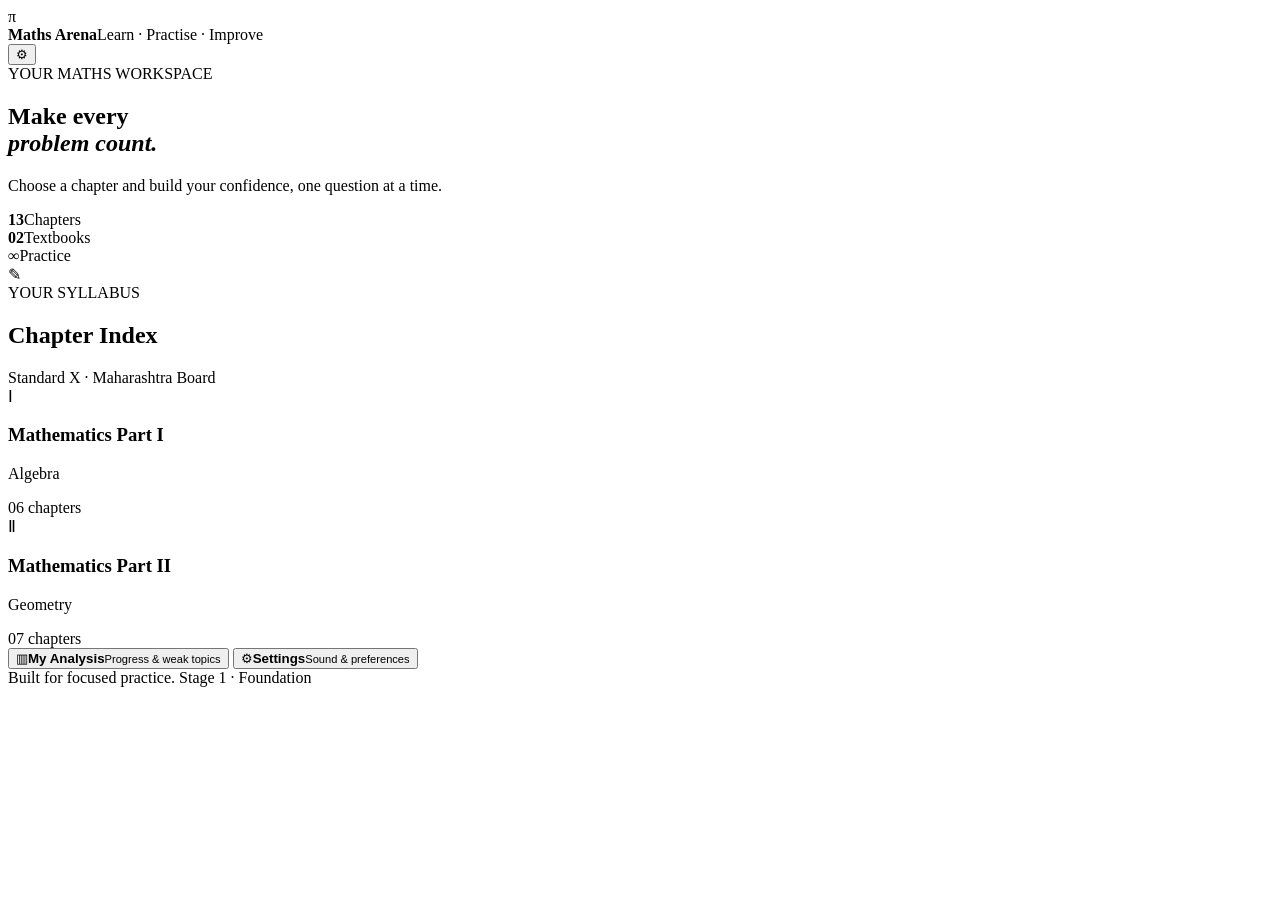
==== index.html @ bd6f14dc "Add files via upload" ====
<!DOCTYPE html>
<html lang="en">
<head>
  <meta charset="UTF-8">
  <meta name="viewport" content="width=device-width, initial-scale=1.0">
  <meta name="theme-color" content="#f4ecd9">
  <title>Maths Arena — Stage 1</title>
  <link rel="stylesheet" href="style.css">
</head>
<body>
  <header class="topbar">
    <div class="brand-mark">π</div>
    <div class="brand-copy"><strong>Maths Arena</strong><span>Learn · Practise · Improve</span></div>
    <button class="icon-btn" id="settingsBtn" aria-label="Settings">⚙</button>
  </header>

  <main class="page">
    <section class="hero paper-card">
      <div class="eyebrow">YOUR MATHS WORKSPACE</div>
      <h1>Make every<br><em>problem count.</em></h1>
      <p>Choose a chapter and build your confidence, one question at a time.</p>
      <div class="hero-stats">
        <div><strong>13</strong><span>Chapters</span></div>
        <div><strong>02</strong><span>Textbooks</span></div>
        <div><strong>∞</strong><span>Practice</span></div>
      </div>
      <div class="scribble">✎</div>
    </section>

    <section class="section-heading">
      <div><span class="eyebrow">YOUR SYLLABUS</span><h2>Chapter Index</h2></div>
      <span class="small-note">Standard X · Maharashtra Board</span>
    </section>

    <section class="book-section">
      <div class="book-heading"><span class="book-icon">Ⅰ</span><div><h3>Mathematics Part I</h3><p>Algebra</p></div><span class="chapter-count">06 chapters</span></div>
      <div class="chapter-list" id="maths1List"></div>
    </section>

    <section class="book-section">
      <div class="book-heading"><span class="book-icon blue">Ⅱ</span><div><h3>Mathematics Part II</h3><p>Geometry</p></div><span class="chapter-count">07 chapters</span></div>
      <div class="chapter-list" id="maths2List"></div>
    </section>

    <section class="bottom-grid">
      <button class="utility-card" id="analysisBtn"><span>▥</span><strong>My Analysis</strong><small>Progress & weak topics</small></button>
      <button class="utility-card" id="settingsCard"><span>⚙</span><strong>Settings</strong><small>Sound & preferences</small></button>
    </section>
    <footer>Built for focused practice. <span>Stage 1 · Foundation</span></footer>
  </main>

  <dialog id="chapterDialog" class="modal">
    <button class="close-btn" id="closeDialog">×</button>
    <div class="eyebrow" id="dialogBook">MATHEMATICS</div>
    <h2 id="dialogTitle">Chapter</h2>
    <p class="modal-sub">Choose how you want to work on this chapter.</p>
    <button class="choice-btn" id="tutorialBtn"><span>01</span><div><strong>Tutorial</strong><small>Learn concepts step by step in easy Hinglish</small></div><b>→</b></button>
    <button class="choice-btn" id="practiceBtn"><span>02</span><div><strong>Question Practice</strong><small>Practise questions in your notebook workspace</small></div><b>→</b></button>
    <p class="coming-soon" id="modalStatus">Stage 1 preview: chapter navigation is ready. Learning and practice modules are next.</p>
  </dialog>

  <dialog id="infoDialog" class="modal">
    <button class="close-btn" id="closeInfo">×</button>
    <div class="eyebrow">MATHS ARENA</div><h2 id="infoTitle">Coming next</h2>
    <p id="infoText" class="modal-sub">This module will be added in a later stage.</p>
  </dialog>
  <script src="app.js"></script>
</body>
</html>
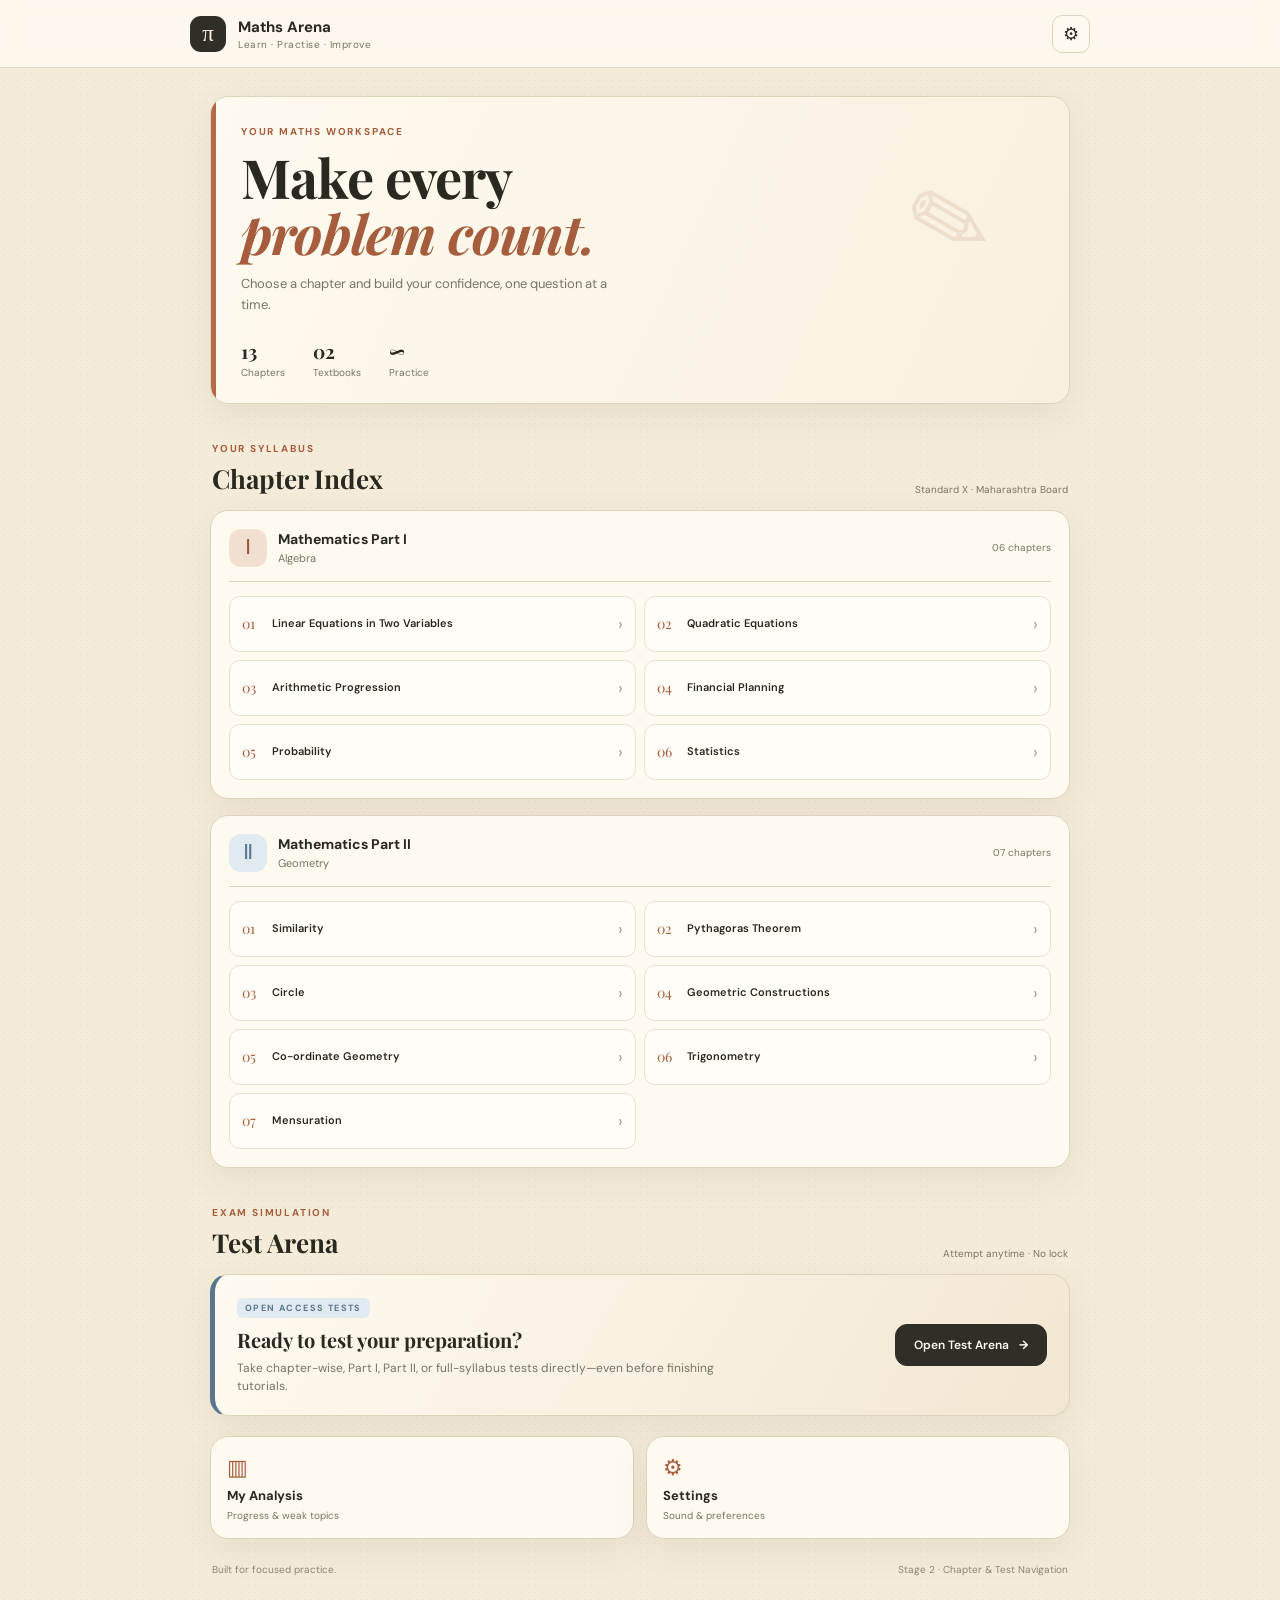
==== commit 65cae85a: "Add files via upload" ====
--- a/index.html
+++ b/index.html
@@ -4,66 +4,332 @@
   <meta charset="UTF-8">
   <meta name="viewport" content="width=device-width, initial-scale=1.0">
   <meta name="theme-color" content="#f4ecd9">
-  <title>Maths Arena — Stage 1</title>
+  <title>Maths Arena — Stage 2</title>
   <link rel="stylesheet" href="style.css">
 </head>
 <body>
   <header class="topbar">
-    <div class="brand-mark">π</div>
-    <div class="brand-copy"><strong>Maths Arena</strong><span>Learn · Practise · Improve</span></div>
+    <button class="back-btn hidden" id="globalBackBtn" aria-label="Go Back">
+      <span>←</span> Back
+    </button>
+    <div class="brand-wrap" id="brandHomeTrigger" role="button" tabindex="0" aria-label="Maths Arena Home">
+      <div class="brand-mark">π</div>
+      <div class="brand-copy">
+        <strong>Maths Arena</strong>
+        <span>Learn · Practise · Improve</span>
+      </div>
+    </div>
     <button class="icon-btn" id="settingsBtn" aria-label="Settings">⚙</button>
   </header>
 
   <main class="page">
-    <section class="hero paper-card">
-      <div class="eyebrow">YOUR MATHS WORKSPACE</div>
-      <h1>Make every<br><em>problem count.</em></h1>
-      <p>Choose a chapter and build your confidence, one question at a time.</p>
-      <div class="hero-stats">
-        <div><strong>13</strong><span>Chapters</span></div>
-        <div><strong>02</strong><span>Textbooks</span></div>
-        <div><strong>∞</strong><span>Practice</span></div>
+    <!-- ==================== VIEW 1: HOME SCREEN (STAGE 1 PRESERVED) ==================== -->
+    <div id="homeView" class="view-section active">
+      <section class="hero paper-card">
+        <div class="eyebrow">YOUR MATHS WORKSPACE</div>
+        <h1>Make every<br><em>problem count.</em></h1>
+        <p>Choose a chapter and build your confidence, one question at a time.</p>
+        <div class="hero-stats">
+          <div><strong>13</strong><span>Chapters</span></div>
+          <div><strong>02</strong><span>Textbooks</span></div>
+          <div><strong>∞</strong><span>Practice</span></div>
+        </div>
+        <div class="scribble">✎</div>
+      </section>
+
+      <section class="section-heading">
+        <div><span class="eyebrow">YOUR SYLLABUS</span><h2>Chapter Index</h2></div>
+        <span class="small-note">Standard X · Maharashtra Board</span>
+      </section>
+
+      <section class="book-section">
+        <div class="book-heading">
+          <span class="book-icon">Ⅰ</span>
+          <div><h3>Mathematics Part I</h3><p>Algebra</p></div>
+          <span class="chapter-count">06 chapters</span>
+        </div>
+        <div class="chapter-list" id="maths1List"></div>
+      </section>
+
+      <section class="book-section">
+        <div class="book-heading">
+          <span class="book-icon blue">Ⅱ</span>
+          <div><h3>Mathematics Part II</h3><p>Geometry</p></div>
+          <span class="chapter-count">07 chapters</span>
+        </div>
+        <div class="chapter-list" id="maths2List"></div>
+      </section>
+
+      <!-- STAGE 2: TEST ARENA SECTION ON HOME SCREEN -->
+      <section class="section-heading">
+        <div><span class="eyebrow">EXAM SIMULATION</span><h2>Test Arena</h2></div>
+        <span class="small-note">Attempt anytime · No lock</span>
+      </section>
+
+      <section class="arena-banner paper-card">
+        <div class="arena-copy">
+          <div class="arena-badge">OPEN ACCESS TESTS</div>
+          <h3>Ready to test your preparation?</h3>
+          <p>Take chapter-wise, Part I, Part II, or full-syllabus tests directly—even before finishing tutorials.</p>
+        </div>
+        <button class="primary-btn" id="openTestArenaBtn">
+          <span>Open Test Arena</span>
+          <b>→</b>
+        </button>
+      </section>
+
+      <section class="bottom-grid">
+        <button class="utility-card" id="analysisBtn">
+          <span>▥</span>
+          <strong>My Analysis</strong>
+          <small>Progress & weak topics</small>
+        </button>
+        <button class="utility-card" id="settingsCard">
+          <span>⚙</span>
+          <strong>Settings</strong>
+          <small>Sound & preferences</small>
+        </button>
+      </section>
+    </div>
+
+    <!-- ==================== VIEW 2: DEDICATED CHAPTER VIEW ==================== -->
+    <div id="chapterView" class="view-section hidden">
+      <div class="breadcrumb-bar" id="chapterBreadcrumb">Home › Chapter</div>
+
+      <section class="chapter-hero paper-card">
+        <div class="chapter-meta-top">
+          <span class="subject-pill" id="chapSubjectPill">MATHEMATICS PART I · ALGEBRA</span>
+          <span class="chap-num-tag" id="chapNumTag">Chapter 01</span>
+        </div>
+        <h2 class="chapter-page-title" id="chapPageTitle">Linear Equations in Two Variables</h2>
+        <p class="chapter-page-desc" id="chapPageDesc">Standard X Maharashtra State Board · Concept & Practice Hub</p>
+
+        <!-- Progress Indicator (Placeholder for Stage 2) -->
+        <div class="progress-box">
+          <div class="progress-header">
+            <span>Chapter Progress</span>
+            <strong id="chapProgressText">0% · Not started</strong>
+          </div>
+          <div class="progress-track">
+            <div class="progress-fill" id="chapProgressFill" style="width: 0%;"></div>
+          </div>
+          <small class="progress-note">Progress tracking activates automatically once tutorials & practice modules unlock.</small>
+        </div>
+      </section>
+
+      <section class="section-heading">
+        <div><span class="eyebrow">LEARNING MODES</span><h2>Choose Your Activity</h2></div>
+        <span class="small-note">Step-by-step workflow</span>
+      </section>
+
+      <div class="mode-grid">
+        <button class="mode-card" id="goToTutorialBtn">
+          <div class="mode-top">
+            <span class="mode-num">01</span>
+            <span class="mode-tag">Concept Guide</span>
+          </div>
+          <h3>Tutorial</h3>
+          <p>Understand definitions, formulas, theorems & solved examples in simple Hinglish.</p>
+          <div class="mode-footer">
+            <span>Enter Tutorial</span>
+            <b>→</b>
+          </div>
+        </button>
+
+        <button class="mode-card" id="goToPracticeBtn">
+          <div class="mode-top">
+            <span class="mode-num blue">02</span>
+            <span class="mode-tag blue">Hands-on</span>
+          </div>
+          <h3>Question Practice</h3>
+          <p>Solve textbook-style questions in your digital notebook with step checking.</p>
+          <div class="mode-footer">
+            <span>Enter Practice</span>
+            <b>→</b>
+          </div>
+        </button>
       </div>
-      <div class="scribble">✎</div>
-    </section>
-
-    <section class="section-heading">
-      <div><span class="eyebrow">YOUR SYLLABUS</span><h2>Chapter Index</h2></div>
-      <span class="small-note">Standard X · Maharashtra Board</span>
-    </section>
-
-    <section class="book-section">
-      <div class="book-heading"><span class="book-icon">Ⅰ</span><div><h3>Mathematics Part I</h3><p>Algebra</p></div><span class="chapter-count">06 chapters</span></div>
-      <div class="chapter-list" id="maths1List"></div>
-    </section>
-
-    <section class="book-section">
-      <div class="book-heading"><span class="book-icon blue">Ⅱ</span><div><h3>Mathematics Part II</h3><p>Geometry</p></div><span class="chapter-count">07 chapters</span></div>
-      <div class="chapter-list" id="maths2List"></div>
-    </section>
-
-    <section class="bottom-grid">
-      <button class="utility-card" id="analysisBtn"><span>▥</span><strong>My Analysis</strong><small>Progress & weak topics</small></button>
-      <button class="utility-card" id="settingsCard"><span>⚙</span><strong>Settings</strong><small>Sound & preferences</small></button>
-    </section>
-    <footer>Built for focused practice. <span>Stage 1 · Foundation</span></footer>
+
+      <div class="chapter-quick-test paper-card">
+        <div>
+          <strong>Want to test this chapter right away?</strong>
+          <small>Jump directly to Test Arena with this chapter pre-selected.</small>
+        </div>
+        <button class="secondary-btn" id="chapDirectTestBtn">Chapter Test →</button>
+      </div>
+    </div>
+
+    <!-- ==================== VIEW 3: TUTORIAL ENTRY SCREEN ==================== -->
+    <div id="tutorialView" class="view-section hidden">
+      <div class="breadcrumb-bar" id="tutBreadcrumb">Home › Chapter › Tutorial</div>
+
+      <section class="entry-card paper-card">
+        <div class="entry-header">
+          <span class="subject-pill" id="tutSubjectPill">MATHEMATICS PART I · ALGEBRA</span>
+          <span class="stage-pill">STAGE 2 ENTRY SCREEN</span>
+        </div>
+        <h2 class="entry-title" id="tutChapterTitle">Tutorial: Chapter Name</h2>
+        <p class="entry-lead">Beginner-friendly Hinglish explanations, key formulas, theorems, and Maharashtra Board solved examples will load here.</p>
+
+        <div class="outline-box">
+          <h4>Planned Tutorial Structure (Stage 3):</h4>
+          <ul class="clean-list">
+            <li><strong>1. Simple Hinglish Concept Intro:</strong> Core idea bina mushkil jargon ke.</li>
+            <li><strong>2. Key Formulas & Theorems:</strong> Exam-ready formula sheet aur rules.</li>
+            <li><strong>3. Step-by-Step Solved Examples:</strong> Board exam pattern ke mutabik solutions.</li>
+            <li><strong>4. Quick Checkpoints:</strong> Chhote questions concept verify karne ke liye.</li>
+          </ul>
+        </div>
+
+        <div class="entry-actions">
+          <button class="primary-btn" id="tutSwitchPracticeBtn">
+            <span>Switch to Question Practice</span>
+            <b>→</b>
+          </button>
+          <button class="secondary-btn" id="tutBackChapterBtn">← Back to Chapter</button>
+        </div>
+      </section>
+    </div>
+
+    <!-- ==================== VIEW 4: QUESTION PRACTICE ENTRY SCREEN ==================== -->
+    <div id="practiceView" class="view-section hidden">
+      <div class="breadcrumb-bar" id="pracBreadcrumb">Home › Chapter › Question Practice</div>
+
+      <section class="entry-card paper-card">
+        <div class="entry-header">
+          <span class="subject-pill blue" id="pracSubjectPill">MATHEMATICS PART I · ALGEBRA</span>
+          <span class="stage-pill">STAGE 2 ENTRY SCREEN</span>
+        </div>
+        <h2 class="entry-title" id="pracChapterTitle">Practice: Chapter Name</h2>
+        <p class="entry-lead">Configure your practice session. Question generator, digital rough-work notebook, and answer checker will connect here in Stages 4–6.</p>
+
+        <div class="config-panel">
+          <label class="config-label">Preview Difficulty Selector:</label>
+          <div class="pill-group" id="pracDifficultyGroup">
+            <button type="button" class="select-pill active" data-diff="Easy">Easy</button>
+            <button type="button" class="select-pill" data-diff="Medium">Medium</button>
+            <button type="button" class="select-pill" data-diff="Hard">Hard</button>
+            <button type="button" class="select-pill" data-diff="Mixed">Mixed</button>
+          </div>
+          <p class="config-hint" id="pracDiffHint">Selected level: <strong>Easy</strong> — Basic formula & direct substitution questions.</p>
+        </div>
+
+        <div class="outline-box">
+          <h4>Upcoming Workspace Modules (Stages 4–6):</h4>
+          <ul class="clean-list">
+            <li><strong>Auto Question Generator:</strong> Har baar naye valid numbers aur SVG geometry diagrams.</li>
+            <li><strong>Digital Notebook Canvas:</strong> Pen, pencil, eraser, colours aur math symbols rough work ke liye.</li>
+            <li><strong>Step-by-Step Answer Checker:</strong> Final answer check aur common mistakes ki pehchan.</li>
+          </ul>
+        </div>
+
+        <div class="entry-actions">
+          <button class="primary-btn" id="pracSwitchTutorialBtn">
+            <span>Read Tutorial First</span>
+            <b>→</b>
+          </button>
+          <button class="secondary-btn" id="pracBackChapterBtn">← Back to Chapter</button>
+        </div>
+      </section>
+    </div>
+
+    <!-- ==================== VIEW 5: TEST ARENA SELECTION INTERFACE ==================== -->
+    <div id="testArenaView" class="view-section hidden">
+      <div class="breadcrumb-bar">Home › Test Arena</div>
+
+      <section class="entry-card paper-card">
+        <div class="entry-header">
+          <span class="subject-pill">TEST ARENA · OPEN SELECTION</span>
+          <span class="stage-pill">NO PREREQUISITE LOCK</span>
+        </div>
+        <h2 class="entry-title">Configure Your Test</h2>
+        <p class="entry-lead">Select any individual chapter, Mathematics Part I, Mathematics Part II, or the Full Syllabus. Tutorial completion is not required.</p>
+
+        <div class="config-panel">
+          <label class="config-label">1. Choose Test Scope:</label>
+          <div class="scope-grid" id="testScopeGroup">
+            <button type="button" class="scope-card active" data-scope="chapter">
+              <strong>Individual Chapter</strong>
+              <small>Focus on any 1 of 13 chapters</small>
+            </button>
+            <button type="button" class="scope-card" data-scope="part1">
+              <strong>Mathematics Part I</strong>
+              <small>All 6 Algebra chapters</small>
+            </button>
+            <button type="button" class="scope-card" data-scope="part2">
+              <strong>Mathematics Part II</strong>
+              <small>All 7 Geometry chapters</small>
+            </button>
+            <button type="button" class="scope-card" data-scope="full">
+              <strong>Full Syllabus</strong>
+              <small>Complete Std. X (13 chapters)</small>
+            </button>
+          </div>
+        </div>
+
+        <div class="config-panel" id="chapterPickerBox">
+          <label class="config-label" for="arenaChapterSelect">2. Select Any Chapter (Part I or Part II):</label>
+          <select id="arenaChapterSelect" class="paper-select"></select>
+        </div>
+
+        <div class="config-panel">
+          <label class="config-label">3. Select Difficulty Level:</label>
+          <div class="pill-group" id="arenaDifficultyGroup">
+            <button type="button" class="select-pill active" data-diff="Mixed">Mixed (Board Pattern)</button>
+            <button type="button" class="select-pill" data-diff="Easy">Easy</button>
+            <button type="button" class="select-pill" data-diff="Medium">Medium</button>
+            <button type="button" class="select-pill" data-diff="Hard">Hard</button>
+          </div>
+        </div>
+
+        <div class="test-summary-box" id="testSelectionSummary">
+          <div>
+            <span class="eyebrow">SELECTED TEST CONFIGURATION</span>
+            <h4 id="summaryTitle">Chapter 01: Linear Equations in Two Variables</h4>
+            <p id="summaryMeta">Subject: Mathematics Part I (Algebra) · Difficulty: Mixed (Board Pattern)</p>
+          </div>
+          <button class="primary-btn" id="confirmTestSelectionBtn">
+            <span>Preview Test Setup</span>
+            <b>✓</b>
+          </button>
+        </div>
+      </section>
+    </div>
+
+    <footer>Built for focused practice. <span>Stage 2 · Chapter &amp; Test Navigation</span></footer>
   </main>
 
+  <!-- Quick Chapter Preview Dialog (Preserved & Upgraded for Stage 2) -->
   <dialog id="chapterDialog" class="modal">
-    <button class="close-btn" id="closeDialog">×</button>
+    <button class="close-btn" id="closeDialog" aria-label="Close">×</button>
     <div class="eyebrow" id="dialogBook">MATHEMATICS</div>
     <h2 id="dialogTitle">Chapter</h2>
-    <p class="modal-sub">Choose how you want to work on this chapter.</p>
-    <button class="choice-btn" id="tutorialBtn"><span>01</span><div><strong>Tutorial</strong><small>Learn concepts step by step in easy Hinglish</small></div><b>→</b></button>
-    <button class="choice-btn" id="practiceBtn"><span>02</span><div><strong>Question Practice</strong><small>Practise questions in your notebook workspace</small></div><b>→</b></button>
-    <p class="coming-soon" id="modalStatus">Stage 1 preview: chapter navigation is ready. Learning and practice modules are next.</p>
+    <p class="modal-sub">Open the dedicated chapter page or jump straight into a section.</p>
+    <button class="choice-btn primary-choice" id="openChapterPageBtn">
+      <span>★</span>
+      <div><strong>Open Chapter Hub</strong><small>View progress, tutorial &amp; practice options</small></div>
+      <b>→</b>
+    </button>
+    <button class="choice-btn" id="tutorialBtn">
+      <span>01</span>
+      <div><strong>Tutorial</strong><small>Learn concepts step by step in easy Hinglish</small></div>
+      <b>→</b>
+    </button>
+    <button class="choice-btn" id="practiceBtn">
+      <span>02</span>
+      <div><strong>Question Practice</strong><small>Practise questions in your notebook workspace</small></div>
+      <b>→</b>
+    </button>
+    <p class="coming-soon" id="modalStatus">Stage 2: Dedicated chapter views, entry screens, and Test Arena navigation are active.</p>
   </dialog>
 
   <dialog id="infoDialog" class="modal">
-    <button class="close-btn" id="closeInfo">×</button>
-    <div class="eyebrow">MATHS ARENA</div><h2 id="infoTitle">Coming next</h2>
+    <button class="close-btn" id="closeInfo" aria-label="Close">×</button>
+    <div class="eyebrow" id="infoEyebrow">MATHS ARENA</div>
+    <h2 id="infoTitle">Coming next</h2>
     <p id="infoText" class="modal-sub">This module will be added in a later stage.</p>
   </dialog>
+
   <script src="app.js"></script>
 </body>
-</html>+</html>
--- a/style.css
+++ b/style.css
@@ -0,0 +1,555 @@
+@import url('https://fonts.googleapis.com/css2?family=DM+Sans:wght@400;500;600;700&family=Playfair+Display:ital,wght@0,600;0,700;1,600;1,700&display=swap');
+:root{
+  --paper:#f4ecd9;
+  --paper2:#fffaf0;
+  --ink:#29291f;
+  --muted:#777466;
+  --line:#ded3bb;
+  --accent:#a65d3d;
+  --blue:#58778c;
+  --shadow:0 12px 34px rgba(75,57,31,.08);
+}
+*{box-sizing:border-box}
+body{
+  margin:0;
+  background:var(--paper);
+  color:var(--ink);
+  font-family:'DM Sans',sans-serif;
+  background-image:radial-gradient(rgba(107,88,54,.08) .65px,transparent .65px);
+  background-size:7px 7px;
+  min-height:100vh;
+}
+.hidden{display:none !important}
+
+/* Topbar & Universal Back Button */
+.topbar{
+  height:68px;
+  display:flex;
+  align-items:center;
+  gap:12px;
+  padding:0 max(20px,calc((100% - 900px)/2));
+  border-bottom:1px solid rgba(130,111,78,.22);
+  background:rgba(255,250,240,.85);
+  backdrop-filter:blur(8px);
+  position:sticky;
+  top:0;
+  z-index:10;
+}
+.back-btn{
+  display:inline-flex;
+  align-items:center;
+  gap:6px;
+  padding:8px 13px;
+  border:1px solid var(--line);
+  border-radius:10px;
+  background:var(--paper2);
+  color:var(--ink);
+  font-family:inherit;
+  font-size:12px;
+  font-weight:600;
+  cursor:pointer;
+  transition:.18s;
+}
+.back-btn:hover{border-color:var(--accent);background:#fff6e6}
+.brand-wrap{
+  display:flex;
+  align-items:center;
+  gap:12px;
+  cursor:pointer;
+}
+.brand-mark{
+  width:36px;
+  height:36px;
+  border-radius:11px;
+  background:#302f27;
+  color:#f7edda;
+  display:grid;
+  place-items:center;
+  font-family:Georgia,serif;
+  font-size:23px;
+  flex-shrink:0;
+}
+.brand-copy{display:flex;flex-direction:column;gap:1px}
+.brand-copy strong{font-size:15px}
+.brand-copy span{font-size:10px;color:var(--muted);letter-spacing:.5px}
+.icon-btn{
+  margin-left:auto;
+  border:1px solid var(--line);
+  background:var(--paper2);
+  border-radius:10px;
+  width:38px;
+  height:38px;
+  font-size:18px;
+  color:var(--ink);
+  cursor:pointer;
+  transition:.18s;
+}
+.icon-btn:hover{border-color:var(--accent);background:#fff6e6}
+
+/* Layout & Stage 1 Cards */
+.page{max-width:900px;margin:0 auto;padding:28px 20px 28px}
+.view-section{animation:fadeIn .22s ease}
+@keyframes fadeIn{from{opacity:0;transform:translateY(4px)}to{opacity:1;transform:translateY(0)}}
+
+.paper-card,.book-section,.utility-card,.mode-card{
+  background:var(--paper2);
+  border:1px solid var(--line);
+  box-shadow:var(--shadow);
+  border-radius:18px;
+}
+.hero{
+  position:relative;
+  overflow:hidden;
+  padding:28px 30px 24px;
+  background:linear-gradient(115deg,#fffaf0 0%,#f8f0df 100%);
+}
+.hero:after{
+  content:"";
+  position:absolute;
+  left:0;top:0;bottom:0;
+  width:5px;
+  background:#b46a48;
+}
+.eyebrow{font-size:10px;font-weight:700;letter-spacing:1.8px;color:var(--accent);text-transform:uppercase}
+h1{
+  font-family:'Playfair Display',serif;
+  font-size:clamp(34px,7vw,54px);
+  line-height:1.03;
+  margin:12px 0 10px;
+  letter-spacing:-1px;
+}
+h1 em{color:var(--accent)}
+.hero p{font-size:13px;color:var(--muted);max-width:380px;line-height:1.6}
+.hero-stats{display:flex;gap:28px;margin-top:22px}
+.hero-stats div{display:flex;flex-direction:column;gap:2px}
+.hero-stats strong{font-size:19px;font-family:'Playfair Display',serif}
+.hero-stats span{font-size:10px;color:var(--muted)}
+.scribble{
+  position:absolute;
+  right:9%;top:22%;
+  font-size:100px;
+  color:rgba(166,93,61,.13);
+  transform:rotate(-15deg);
+  font-family:Georgia,serif;
+  pointer-events:none;
+}
+
+.section-heading{
+  display:flex;
+  justify-content:space-between;
+  align-items:end;
+  margin:32px 2px 14px;
+  gap:12px;
+}
+h2{font-family:'Playfair Display',serif;font-size:26px;margin:4px 0 0}
+.small-note{font-size:10px;color:var(--muted);text-align:right}
+
+.book-section{padding:18px;margin-bottom:16px}
+.book-heading{
+  display:flex;
+  align-items:center;
+  gap:11px;
+  padding-bottom:14px;
+  border-bottom:1px solid var(--line);
+}
+.book-icon{
+  width:38px;height:38px;
+  border-radius:12px;
+  background:#f1dfd0;
+  color:#9b5739;
+  display:grid;
+  place-items:center;
+  font-family:Georgia,serif;
+  font-size:21px;
+  flex-shrink:0;
+}
+.book-icon.blue{background:#e1eaf0;color:var(--blue)}
+.book-heading h3{margin:0;font-size:14px}
+.book-heading p{margin:3px 0 0;color:var(--muted);font-size:11px}
+.chapter-count{margin-left:auto;color:var(--muted);font-size:10px}
+
+.chapter-list{display:grid;grid-template-columns:1fr 1fr;gap:8px;padding-top:14px}
+.chapter-row{
+  display:flex;
+  align-items:center;
+  gap:10px;
+  text-align:left;
+  padding:11px 12px;
+  border:1px solid #e9dfcd;
+  border-radius:11px;
+  background:#fffdf7;
+  color:var(--ink);
+  cursor:pointer;
+  min-height:56px;
+  font-family:inherit;
+  transition:.18s;
+}
+.chapter-row:hover{border-color:#bd866a;transform:translateY(-1px);background:#fff8eb}
+.chapter-no{font-family:'Playfair Display',serif;color:var(--accent);font-size:14px;min-width:20px}
+.chapter-name{font-size:11px;font-weight:600;line-height:1.35;flex:1}
+.chapter-arrow{color:#a69a83;font-size:17px}
+
+/* Stage 2: Test Arena Banner on Home Screen */
+.arena-banner{
+  padding:20px 22px;
+  display:flex;
+  align-items:center;
+  justify-content:space-between;
+  gap:18px;
+  background:linear-gradient(120deg,#fffaf0 0%,#f2e7d2 100%);
+  border-left:5px solid var(--blue);
+}
+.arena-badge{
+  display:inline-block;
+  font-size:9px;
+  font-weight:700;
+  letter-spacing:1.4px;
+  color:var(--blue);
+  background:#e1eaf0;
+  padding:4px 8px;
+  border-radius:6px;
+  margin-bottom:8px;
+}
+.arena-copy h3{margin:0 0 6px;font-family:'Playfair Display',serif;font-size:20px}
+.arena-copy p{margin:0;font-size:12px;color:var(--muted);line-height:1.5;max-width:520px}
+
+/* Buttons */
+.primary-btn,.secondary-btn{
+  display:inline-flex;
+  align-items:center;
+  justify-content:center;
+  gap:10px;
+  padding:12px 18px;
+  border-radius:12px;
+  font-family:inherit;
+  font-size:12px;
+  font-weight:600;
+  cursor:pointer;
+  transition:.18s;
+  white-space:nowrap;
+}
+.primary-btn{
+  background:#302f27;
+  color:#fffaf0;
+  border:1px solid #302f27;
+}
+.primary-btn:hover{background:#a65d3d;border-color:#a65d3d}
+.secondary-btn{
+  background:#fffdf7;
+  color:var(--ink);
+  border:1px solid var(--line);
+}
+.secondary-btn:hover{border-color:var(--accent);background:#fff6e6}
+
+.bottom-grid{display:grid;grid-template-columns:1fr 1fr;gap:12px;margin-top:20px}
+.utility-card{
+  padding:16px;
+  text-align:left;
+  display:flex;
+  flex-direction:column;
+  gap:5px;
+  color:var(--ink);
+  font-family:inherit;
+  cursor:pointer;
+  transition:.18s;
+}
+.utility-card:hover{border-color:#bd866a;transform:translateY(-1px)}
+.utility-card>span{font-size:22px;color:var(--accent)}
+.utility-card strong{font-size:13px}
+.utility-card small{font-size:10px;color:var(--muted)}
+
+footer{
+  display:flex;
+  justify-content:space-between;
+  color:#8b8577;
+  font-size:10px;
+  padding:24px 2px 0;
+}
+
+/* Stage 2: Dedicated Chapter Page, Entry Screens & Test Arena */
+.breadcrumb-bar{
+  font-size:11px;
+  color:var(--muted);
+  margin-bottom:14px;
+  padding:0 2px;
+}
+.chapter-hero,.entry-card{padding:24px 26px}
+.chapter-meta-top,.entry-header{
+  display:flex;
+  align-items:center;
+  justify-content:space-between;
+  flex-wrap:wrap;
+  gap:8px;
+  margin-bottom:12px;
+}
+.subject-pill{
+  font-size:10px;
+  font-weight:700;
+  letter-spacing:1.3px;
+  color:#9b5739;
+  background:#f1dfd0;
+  padding:5px 10px;
+  border-radius:8px;
+}
+.subject-pill.blue{color:var(--blue);background:#e1eaf0}
+.chap-num-tag,.stage-pill{
+  font-size:10px;
+  font-weight:600;
+  color:var(--muted);
+  background:#f4ecd9;
+  border:1px solid var(--line);
+  padding:4px 9px;
+  border-radius:8px;
+}
+.chapter-page-title,.entry-title{
+  font-family:'Playfair Display',serif;
+  font-size:clamp(24px,4.5vw,34px);
+  margin:4px 0 8px;
+  line-height:1.15;
+}
+.chapter-page-desc,.entry-lead{
+  font-size:13px;
+  color:var(--muted);
+  margin:0 0 18px;
+  line-height:1.6;
+}
+
+/* Progress Box */
+.progress-box{
+  background:#fffdf7;
+  border:1px solid var(--line);
+  border-radius:14px;
+  padding:14px 16px;
+}
+.progress-header{
+  display:flex;
+  justify-content:space-between;
+  align-items:center;
+  font-size:12px;
+  margin-bottom:8px;
+}
+.progress-header strong{color:var(--accent);font-size:12px}
+.progress-track{
+  height:8px;
+  background:#ebe1cc;
+  border-radius:99px;
+  overflow:hidden;
+}
+.progress-fill{
+  height:100%;
+  background:var(--accent);
+  border-radius:99px;
+  transition:width .3s ease;
+}
+.progress-note{
+  display:block;
+  margin-top:8px;
+  font-size:10px;
+  color:var(--muted);
+}
+
+/* Tutorial & Practice Choice Cards on Chapter View */
+.mode-grid{
+  display:grid;
+  grid-template-columns:1fr 1fr;
+  gap:14px;
+}
+.mode-card{
+  padding:20px;
+  text-align:left;
+  display:flex;
+  flex-direction:column;
+  gap:10px;
+  color:var(--ink);
+  font-family:inherit;
+  cursor:pointer;
+  transition:.18s;
+}
+.mode-card:hover{
+  border-color:var(--accent);
+  transform:translateY(-2px);
+  background:#fff8eb;
+}
+.mode-top{display:flex;justify-content:space-between;align-items:center}
+.mode-num{
+  font-family:'Playfair Display',serif;
+  font-size:22px;
+  font-weight:700;
+  color:var(--accent);
+}
+.mode-num.blue{color:var(--blue)}
+.mode-tag{
+  font-size:10px;
+  font-weight:600;
+  padding:3px 8px;
+  border-radius:6px;
+  background:#f1dfd0;
+  color:#9b5739;
+}
+.mode-tag.blue{background:#e1eaf0;color:var(--blue)}
+.mode-card h3{margin:0;font-family:'Playfair Display',serif;font-size:20px}
+.mode-card p{margin:0;font-size:12px;color:var(--muted);line-height:1.55;flex:1}
+.mode-footer{
+  display:flex;
+  justify-content:space-between;
+  align-items:center;
+  padding-top:10px;
+  border-top:1px dashed var(--line);
+  font-size:12px;
+  font-weight:600;
+  color:var(--accent);
+}
+
+.chapter-quick-test{
+  margin-top:14px;
+  padding:16px 20px;
+  display:flex;
+  align-items:center;
+  justify-content:space-between;
+  gap:14px;
+}
+.chapter-quick-test strong{display:block;font-size:13px;margin-bottom:3px}
+.chapter-quick-test small{font-size:11px;color:var(--muted)}
+
+/* Entry Screens & Test Arena Config */
+.outline-box{
+  background:#fffdf7;
+  border:1px dashed var(--line);
+  border-radius:14px;
+  padding:16px 18px;
+  margin:16px 0;
+}
+.outline-box h4{margin:0 0 10px;font-size:13px;color:var(--ink)}
+.clean-list{margin:0;padding-left:18px;display:flex;flex-direction:column;gap:8px;font-size:12px;color:var(--muted);line-height:1.5}
+.clean-list strong{color:var(--ink)}
+
+.config-panel{margin:18px 0}
+.config-label{display:block;font-size:12px;font-weight:700;margin-bottom:10px;color:var(--ink)}
+.pill-group{display:flex;flex-wrap:wrap;gap:8px}
+.select-pill{
+  padding:9px 14px;
+  border:1px solid var(--line);
+  border-radius:10px;
+  background:#fffdf7;
+  color:var(--ink);
+  font-family:inherit;
+  font-size:12px;
+  font-weight:600;
+  cursor:pointer;
+  transition:.15s;
+}
+.select-pill:hover{border-color:var(--accent)}
+.select-pill.active{
+  background:#302f27;
+  color:#fffaf0;
+  border-color:#302f27;
+}
+.config-hint{font-size:11px;color:var(--muted);margin:9px 0 0}
+
+.scope-grid{display:grid;grid-template-columns:1fr 1fr;gap:10px}
+.scope-card{
+  padding:14px;
+  border:1px solid var(--line);
+  border-radius:12px;
+  background:#fffdf7;
+  text-align:left;
+  color:var(--ink);
+  font-family:inherit;
+  cursor:pointer;
+  transition:.15s;
+}
+.scope-card strong{display:block;font-size:13px;margin-bottom:3px}
+.scope-card small{font-size:11px;color:var(--muted)}
+.scope-card:hover{border-color:var(--accent)}
+.scope-card.active{
+  border-color:var(--accent);
+  background:#f8efe0;
+  box-shadow:inset 0 0 0 1px var(--accent);
+}
+
+.paper-select{
+  width:100%;
+  padding:12px 14px;
+  border:1px solid var(--line);
+  border-radius:12px;
+  background:#fffdf7;
+  color:var(--ink);
+  font-family:inherit;
+  font-size:13px;
+  font-weight:500;
+}
+
+.test-summary-box{
+  margin-top:22px;
+  padding:18px;
+  border-radius:14px;
+  background:#f7efe0;
+  border:1px solid var(--line);
+  display:flex;
+  align-items:center;
+  justify-content:space-between;
+  gap:16px;
+}
+.test-summary-box h4{margin:5px 0 4px;font-family:'Playfair Display',serif;font-size:18px}
+.test-summary-box p{margin:0;font-size:12px;color:var(--muted)}
+
+.entry-actions{
+  display:flex;
+  flex-wrap:wrap;
+  gap:10px;
+  margin-top:20px;
+}
+
+/* Modals (Stage 1 Preserved) */
+.modal{
+  width:min(440px,calc(100% - 28px));
+  border:1px solid var(--line);
+  border-radius:18px;
+  padding:26px;
+  background:#fffaf0;
+  color:var(--ink);
+  box-shadow:0 20px 80px rgba(0,0,0,.25);
+}
+.modal::backdrop{background:rgba(35,32,25,.45);backdrop-filter:blur(3px)}
+.close-btn{position:absolute;right:17px;top:12px;border:0;background:none;font-size:25px;color:var(--muted);cursor:pointer}
+.modal h2{margin:9px 0}
+.modal-sub{font-size:12px;color:var(--muted);line-height:1.6}
+.choice-btn{
+  width:100%;
+  display:flex;
+  align-items:center;
+  gap:12px;
+  margin-top:10px;
+  padding:13px;
+  border:1px solid var(--line);
+  border-radius:12px;
+  background:#fffdf7;
+  text-align:left;
+  color:var(--ink);
+  font-family:inherit;
+  cursor:pointer;
+  transition:.15s;
+}
+.choice-btn:hover{border-color:var(--accent);background:#fff6e6}
+.choice-btn.primary-choice{background:#f8efe0;border-color:#cfa288}
+.choice-btn>span{font-family:'Playfair Display',serif;font-size:18px;color:var(--accent)}
+.choice-btn div{display:flex;flex-direction:column;gap:4px;flex:1}
+.choice-btn strong{font-size:12px}
+.choice-btn small{font-size:10px;color:var(--muted)}
+.choice-btn b{font-size:18px;color:var(--accent)}
+.coming-soon{border-top:1px dashed var(--line);padding-top:13px;margin:16px 0 0;font-size:10px;color:var(--muted);line-height:1.5}
+
+@media(max-width:640px){
+  .page{padding:18px 13px 24px}
+  .hero{padding:24px 20px}
+  .scribble{right:4%;top:28%;font-size:72px}
+  .chapter-list,.mode-grid,.scope-grid{grid-template-columns:1fr}
+  .section-heading{align-items:start;flex-direction:column}
+  .small-note{text-align:left}
+  .book-section{padding:14px}
+  .chapter-row{min-height:52px}
+  .hero-stats{gap:22px}
+  .arena-banner,.chapter-quick-test,.test-summary-box{flex-direction:column;align-items:stretch}
+  .primary-btn,.secondary-btn{width:100%}
+  .chapter-hero,.entry-card{padding:20px 18px}
+}
